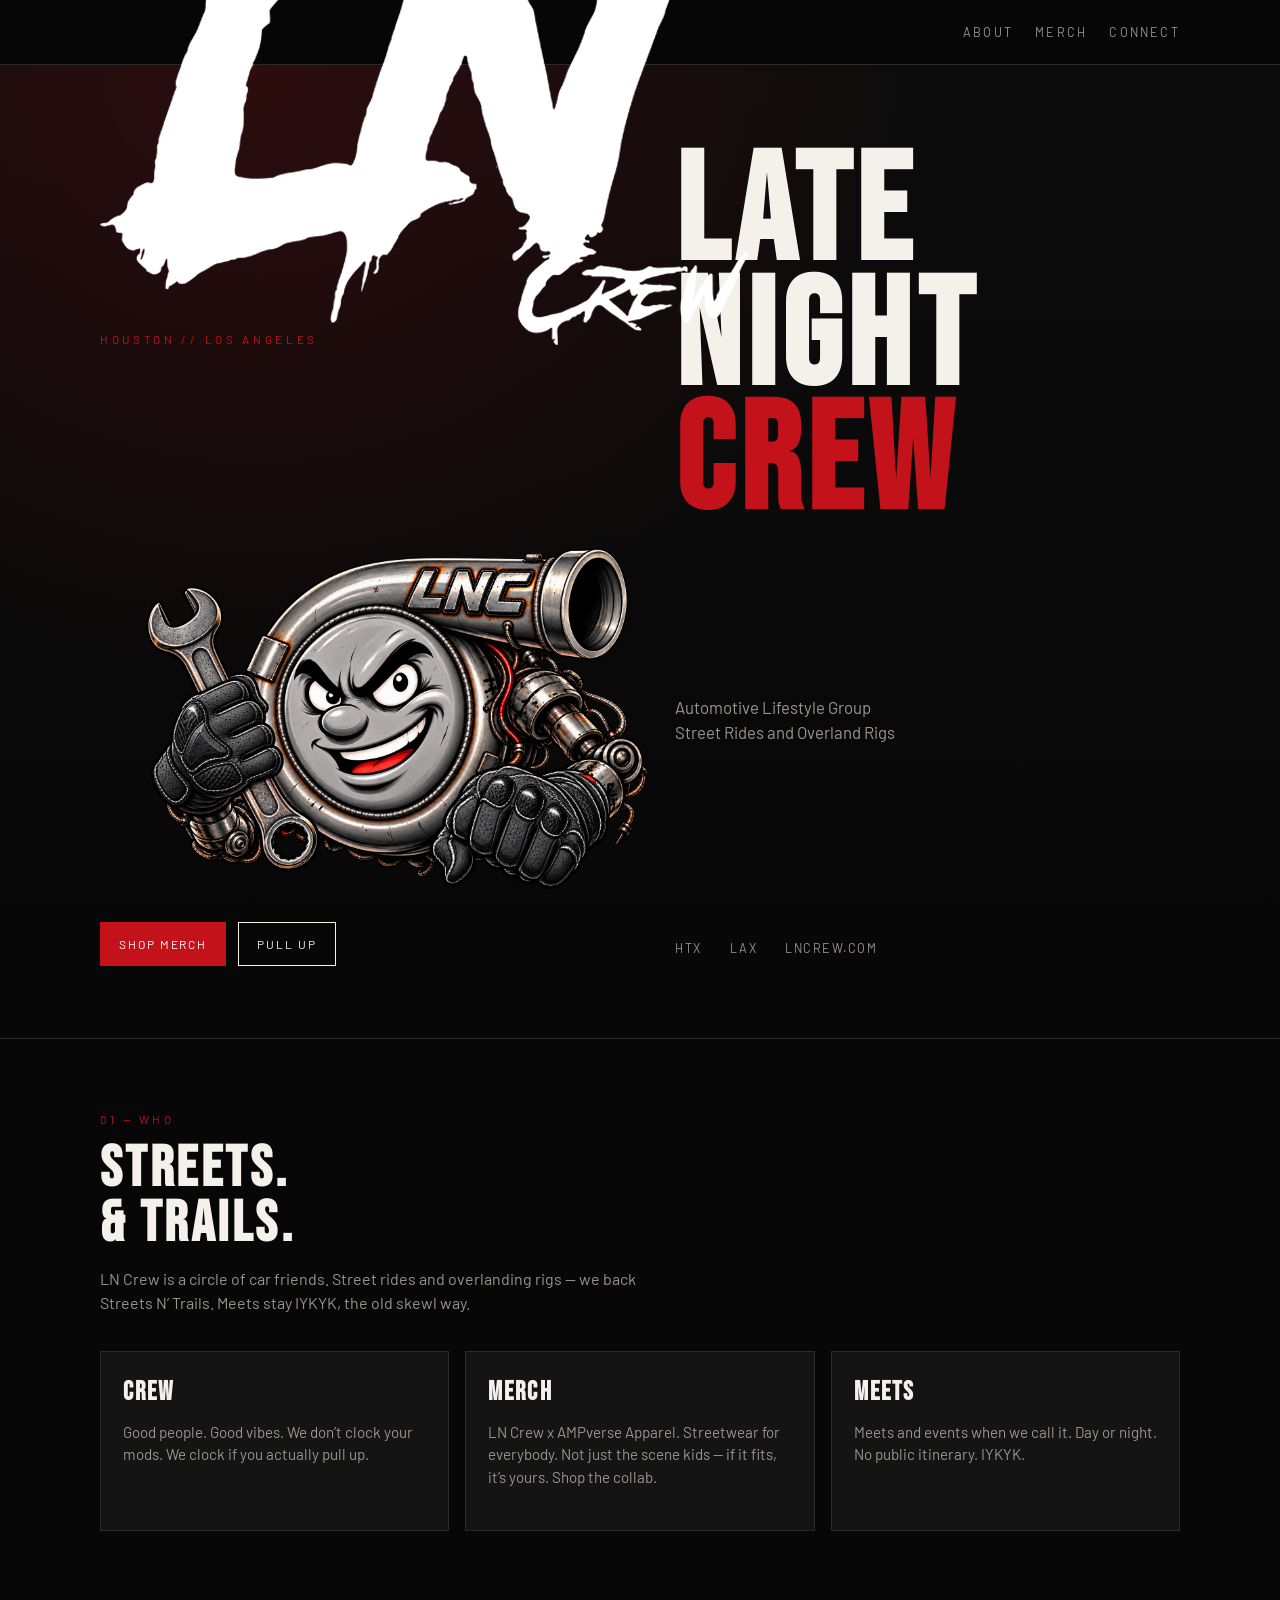
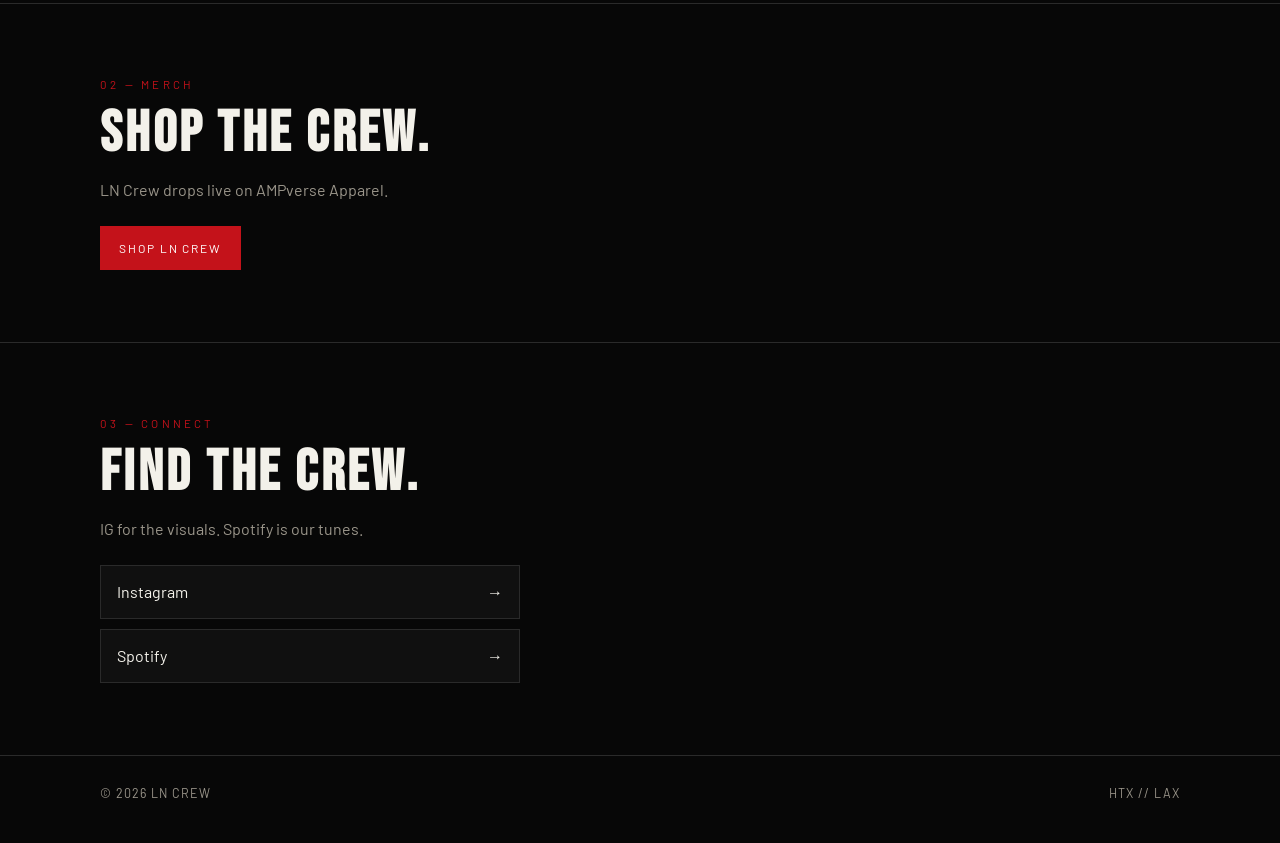
==== index.html @ aa4729f1 "Update index.html" ====
<!DOCTYPE html>
<html lang="en">
<head>
  <meta charset="UTF-8" />
  <meta name="viewport" content="width=device-width, initial-scale=1" />
  <title>LN CREW — Late Night Crew</title>
  <link rel="icon" href="favicon.png" type="image/png" />
<link rel="apple-touch-icon" href="favicon.png" />
  <meta name="description" content="Late Night Crew. Houston. Merch, meets, late hours." />
  <link rel="preconnect" href="https://fonts.googleapis.com" />
  <link rel="preconnect" href="https://fonts.gstatic.com" crossorigin />
  <link href="https://fonts.googleapis.com/css2?family=Barlow:wght@400;500;600&family=Bebas+Neue&display=swap" rel="stylesheet" />
  <link rel="stylesheet" href="css/style.css" />
</head>
<body>
  <header class="nav">
    <div class="wrap nav-inner">
      <a class="wordmark" href="#top">
  <img src="images/ln-logo.png" alt="LN Crew" />
</a>
      <nav class="nav-links">
        <a class="nav-link hide-sm" href="#about">About</a>
        <a class="nav-link" href="#merch">Merch</a>
        <a class="nav-link" href="#connect">Connect</a>
      </nav>
    </div>
  </header>

  <main id="top">
    <section class="hero">
      <div class="wrap hero-grid">
        <p class="kicker">Houston // Los Angeles</p>
        <h1>LATE<br />NIGHT<br /><em>CREW</em></h1>
        <img class="hero-pic" src="images/lnc-turbo.png" alt="LNC turbo" />
        <p class="tag">Automotive Lifestyle Group<br>Street Rides and Overland Rigs</p>
        <div class="actions">
          <a class="btn btn-solid" href="https://www.ampverseapparel.com/category/ln-crew" target="_blank" rel="noopener">Shop merch</a>
          <a class="btn btn-ghost" href="#connect">Pull up</a>
        </div>
        <div class="meta-row">
          <span>HTX</span>
          <span>LAX</span>
          <span>LNCrew.com</span>
        </div>
      </div>
    </section>

    <section id="about">
      <div class="wrap">
        <p class="sec-label">01 — Who</p>
        <h2>Streets.<br />& Trails.</h2>
        <p class="lede">
          LN Crew is a circle of car friends. Street rides and overlanding rigs — we back Streets N’ Trails. Meets stay IYKYK, the old skewl way.
        </p>
        <div class="cards">
          <article class="card">
            <h3>CREW</h3>
            <p>Good people. Good vibes. We don’t clock your mods. We clock if you actually pull up.</p>
          </article>
          <article class="card">
            <h3>MERCH</h3>
            <p>LN Crew x AMPverse Apparel. Streetwear for everybody. Not just the scene kids — if it fits, it’s yours. Shop the collab.</p>
          </article>
          <article class="card">
            <h3>MEETS</h3>
            <p>Meets and events when we call it. Day or night. No public itinerary. IYKYK.</p>
          </article>
        </div>
      </div>
    </section>

        <section id="merch">
      <div class="wrap">
        <p class="sec-label">02 — Merch</p>
        <h2>Shop the crew.</h2>
        <p class="lede">
          LN Crew drops live on AMPverse Apparel.
        </p>
        <div class="actions" style="margin-top: 24px;">
          <a class="btn btn-solid" href="https://www.ampverseapparel.com/category/ln-crew" target="_blank" rel="noopener">Shop LN Crew</a>
        </div>
      </div>
    </section>

    <section id="connect">
      <div class="wrap">
        <p class="sec-label">03 — Connect</p>
        <h2>Find the crew.</h2>
        <p class="lede">
  IG for the visuals. Spotify is our tunes.
</p>
        <div class="links">
          <a href="https://instagram.com/l.n.crew" target="_blank" rel="noopener">Instagram <span>→</span></a>
          <a href="https://open.spotify.com/artist/1G2NHHUly0PapoErdiLo6Z?si=BLTj8b4iSQiFhgiHpY3kBA/" target="_blank" rel="noopener">Spotify <span>→</span></a>
          
        </div>
      </div>
    </section>
  </main>

  <footer class="footer wrap">
    <span>© 2026 LN CREW</span>
    <span>HTX // LAX</span>
  </footer>
</body>
</html>
---- css/style.css ----
:root {
  --bg: #070707;
  --bg-2: #101010;
  --panel: #141414;
  --ink: #f3f1ea;
  --muted: #9a958a;
  --line: #2a2a2a;
  --red: #c4121a;
  --red-hot: #e31b24;
}

* {
  box-sizing: border-box;
  margin: 0;
  padding: 0;
}

html {
  scroll-behavior: smooth;
}

body {
  background: var(--bg);
  color: var(--ink);
  font-family: "Barlow", "Helvetica Neue", Arial, sans-serif;
  font-size: 16px;
  line-height: 1.5;
  min-height: 100vh;
}

img {
  max-width: 100%;
  display: block;
}

a {
  color: inherit;
  text-decoration: none;
}

.wrap {
  width: min(1080px, calc(100% - 40px));
  margin: 0 auto;
}

/* NAV */
.nav {
  position: sticky;
  top: 0;
  z-index: 20;
  background: rgba(7, 7, 7, 0.92);
  border-bottom: 1px solid var(--line);
  backdrop-filter: blur(10px);
}

.nav-inner {
  display: flex;
  align-items: center;
  justify-content: space-between;
  height: 64px;
}

.wordmark {
  font-family: "Bebas Neue", Impact, sans-serif;
  letter-spacing: 0.16em;
  font-size: 1.35rem;
}

.wordmark span {
  color: var(--red);
}

.nav a.nav-link {
  color: var(--muted);
  font-size: 0.78rem;
  letter-spacing: 0.18em;
  text-transform: uppercase;
  margin-left: 22px;
}

.nav a.nav-link:hover {
  color: var(--ink);
}

.nav-links {
  display: flex;
  align-items: center;
}

/* HERO */
.hero {
  position: relative;
  padding: 88px 0 72px;
  overflow: hidden;
  border-bottom: 1px solid var(--line);
}

.hero::before {
  content: "";
  position: absolute;
  inset: 0;
  background:
    radial-gradient(ellipse at 20% 0%, rgba(196, 18, 26, 0.18), transparent 46%),
    linear-gradient(180deg, #0c0c0c 0%, #070707 100%);
  pointer-events: none;
}

.hero-grid {
  position: relative;
  display: grid;
  gap: 28px;
}

.kicker {
  color: var(--red);
  font-size: 0.72rem;
  letter-spacing: 0.32em;
  text-transform: uppercase;
}

.hero h1 {
  font-family: "Bebas Neue", Impact, sans-serif;
  font-size: clamp(4.4rem, 16vw, 9.5rem);
  line-height: 0.82;
  letter-spacing: 0.04em;
}

.hero h1 em {
  font-style: normal;
  color: var(--red);
}

.tag {
  max-width: 420px;
  color: var(--muted);
  font-size: 1.05rem;
}

.actions {
  display: flex;
  flex-wrap: wrap;
  gap: 12px;
  margin-top: 8px;
}

.btn {
  display: inline-flex;
  align-items: center;
  justify-content: center;
  min-height: 44px;
  padding: 0 18px;
  border: 1px solid var(--ink);
  font-size: 0.75rem;
  letter-spacing: 0.16em;
  text-transform: uppercase;
}

.btn-solid {
  background: var(--red);
  border-color: var(--red);
  color: #fff;
}

.btn-solid:hover {
  background: var(--red-hot);
}

.btn-ghost:hover {
  background: #fff;
  color: #000;
}

.meta-row {
  display: flex;
  flex-wrap: wrap;
  gap: 18px 28px;
  color: var(--muted);
  font-size: 0.78rem;
  letter-spacing: 0.12em;
  text-transform: uppercase;
  margin-top: 18px;
}

/* SECTIONS */
section {
  padding: 72px 0;
  border-bottom: 1px solid var(--line);
}

.sec-label {
  font-size: 0.72rem;
  letter-spacing: 0.28em;
  text-transform: uppercase;
  color: var(--red);
  margin-bottom: 14px;
}

h2 {
  font-family: "Bebas Neue", Impact, sans-serif;
  font-size: clamp(2.2rem, 6vw, 3.6rem);
  letter-spacing: 0.06em;
  line-height: 0.95;
  margin-bottom: 16px;
}

.lede {
  max-width: 560px;
  color: var(--muted);
}

.cards {
  display: grid;
  grid-template-columns: repeat(3, 1fr);
  gap: 16px;
  margin-top: 36px;
}

.card {
  background: var(--panel);
  border: 1px solid var(--line);
  padding: 22px;
  min-height: 180px;
}

.card h3 {
  font-family: "Bebas Neue", Impact, sans-serif;
  font-size: 1.6rem;
  letter-spacing: 0.08em;
  margin-bottom: 8px;
}

.card p {
  color: var(--muted);
  font-size: 0.95rem;
}

.placeholder {
  border: 1px dashed #3a3a3a;
  background:
    repeating-linear-gradient(
      -45deg,
      #121212,
      #121212 8px,
      #161616 8px,
      #161616 16px
    );
  min-height: 280px;
  display: grid;
  place-items: center;
  color: #6b675f;
  letter-spacing: 0.2em;
  text-transform: uppercase;
  font-size: 0.72rem;
  margin-top: 28px;
}

.shop-note {
  margin-top: 18px;
  color: var(--muted);
}

.links {
  display: grid;
  gap: 10px;
  margin-top: 24px;
  max-width: 420px;
}

.links a {
  display: flex;
  justify-content: space-between;
  align-items: center;
  border: 1px solid var(--line);
  padding: 14px 16px;
  background: var(--bg-2);
}

.links a:hover {
  border-color: #fff;
}

.footer {
  padding: 28px 0 40px;
  color: var(--muted);
  font-size: 0.78rem;
  letter-spacing: 0.08em;
  text-transform: uppercase;
  display: flex;
  justify-content: space-between;
  gap: 12px;
  flex-wrap: wrap;
}

@media (max-width: 800px) {
  .nav-links .hide-sm {
    display: none;
  }

  .cards {
    grid-template-columns: 1fr;
  }

  section,
  .hero {
    padding-top: 56px;
    padding-bottom: 56px;
  }
}
.hero-grid {
  grid-template-columns: 1.1fr 1fr;
  align-items: center;
  gap: 20px;
}

.hero-pic {
  width: 100%;
  max-width: 520px;
  justify-self: end;
}

@media (max-width: 800px) {
  .hero-grid {
    grid-template-columns: 1fr;
  }

  .hero-pic {
    justify-self: center;
    max-width: 320px;
  }
}
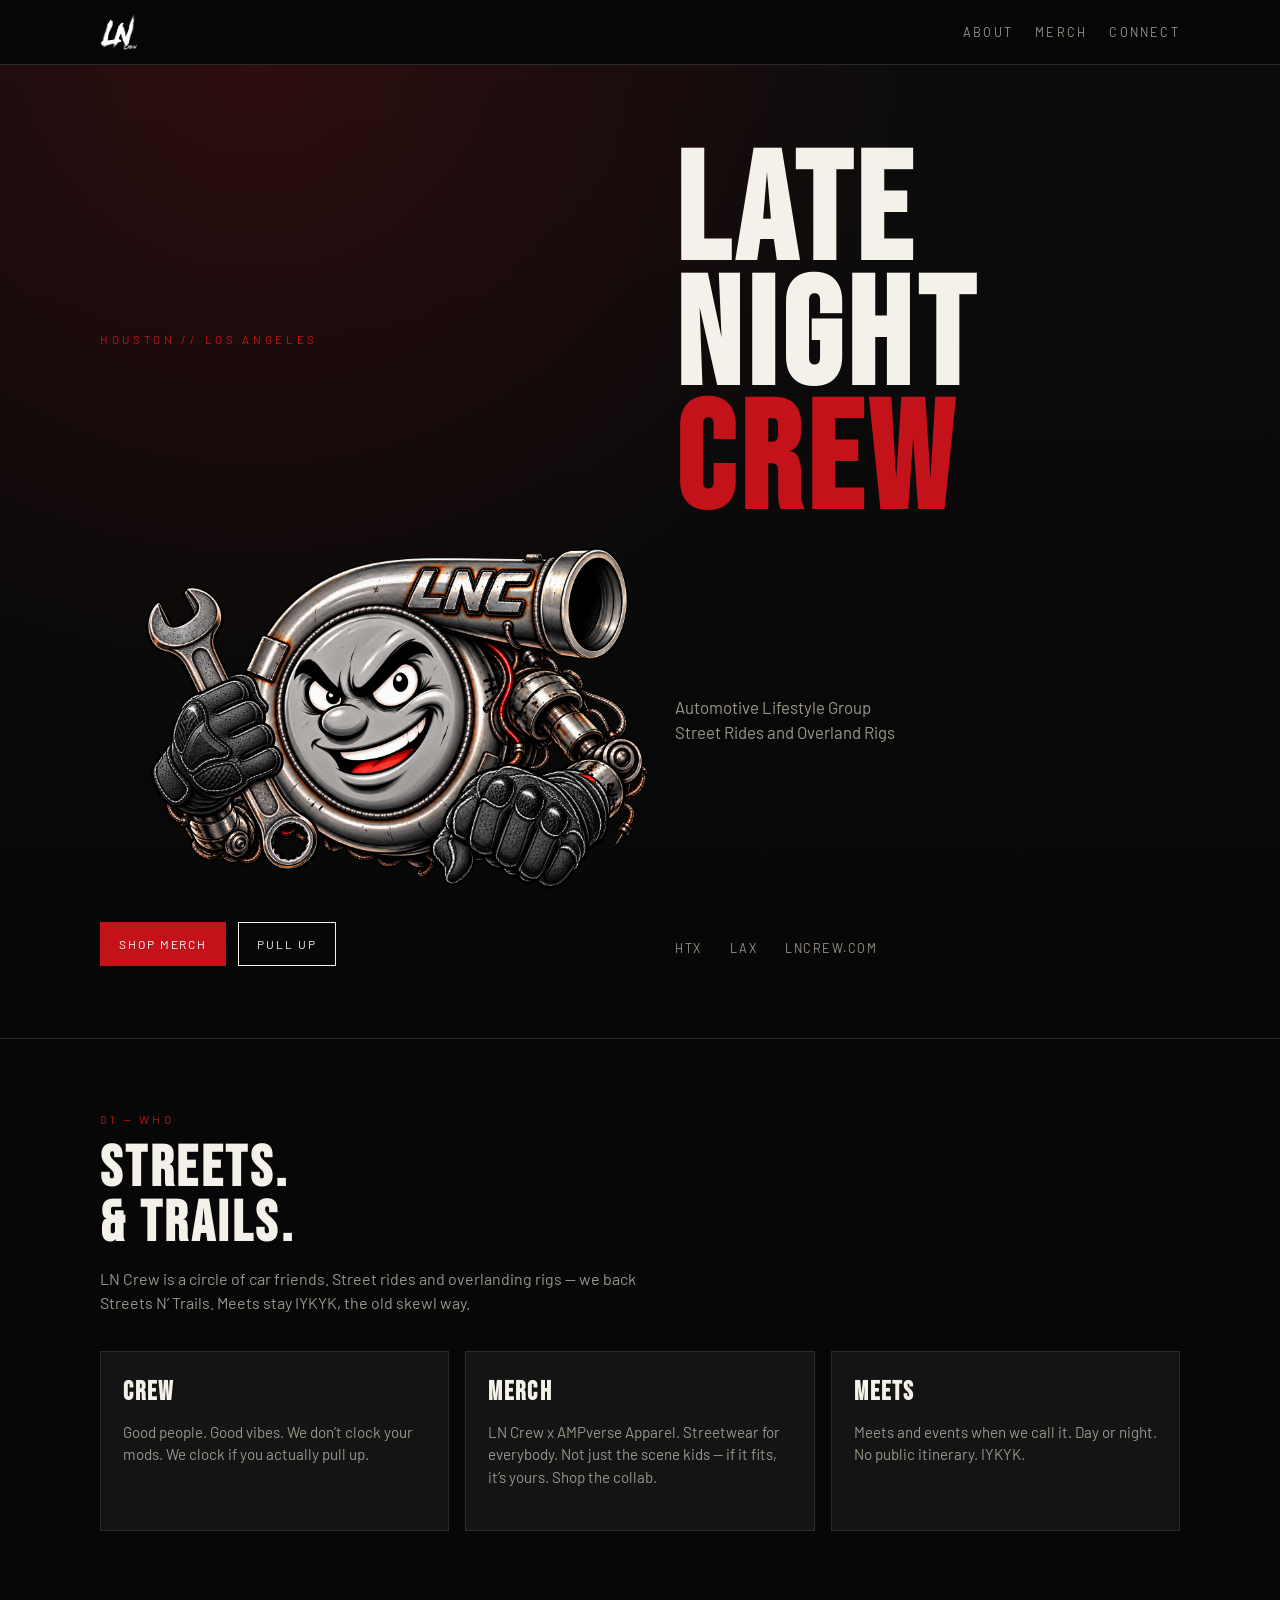
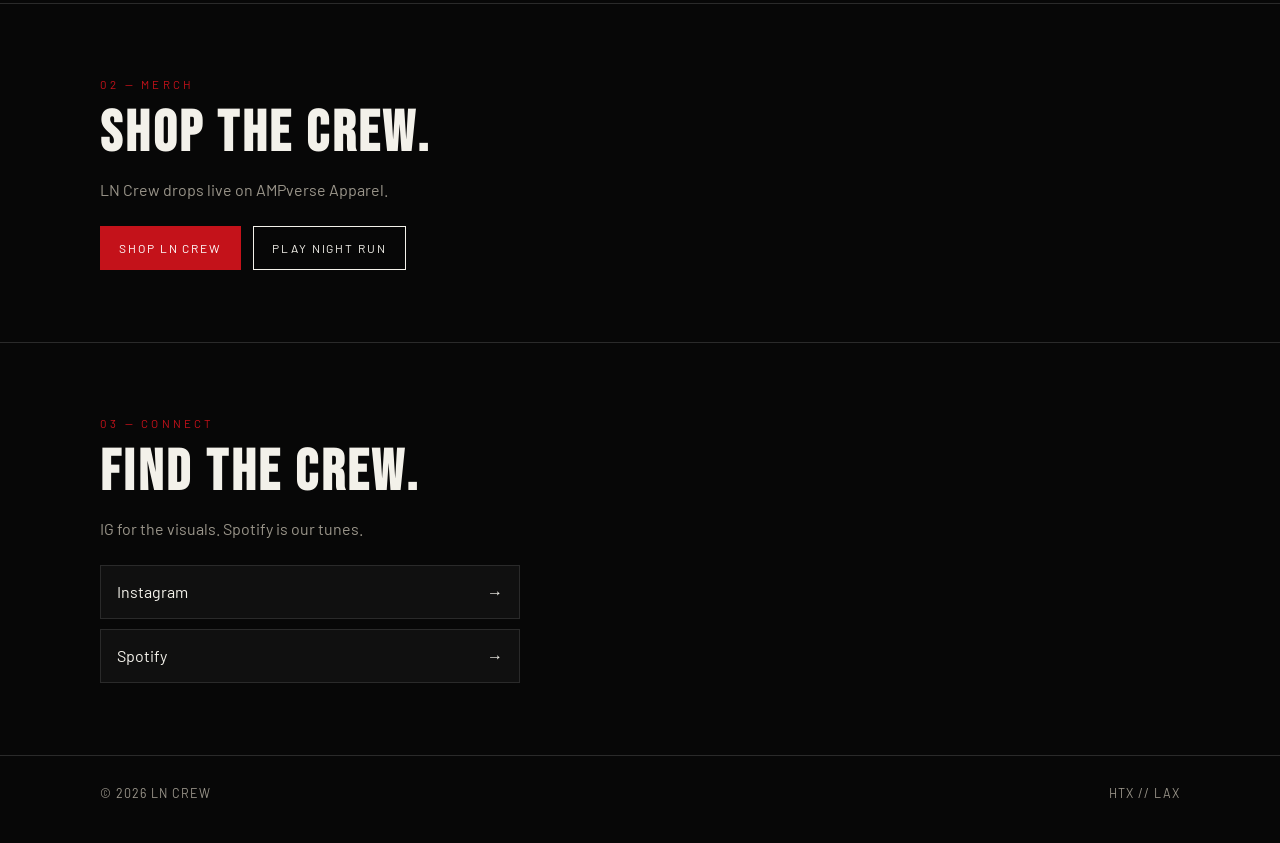
==== commit 6131e95f: "Update index.html" ====
--- a/index.html
+++ b/index.html
@@ -78,6 +78,7 @@
         </p>
         <div class="actions" style="margin-top: 24px;">
           <a class="btn btn-solid" href="https://www.ampverseapparel.com/category/ln-crew" target="_blank" rel="noopener">Shop LN Crew</a>
+          <a class="btn btn-ghost" href="game.html">Play Night Run</a>
         </div>
       </div>
     </section>
--- a/css/style.css
+++ b/css/style.css
@@ -328,3 +328,9 @@
     max-width: 320px;
   }
 }
+
+.wordmark img {
+  height: 36px;
+  width: auto;
+  display: block;
+}
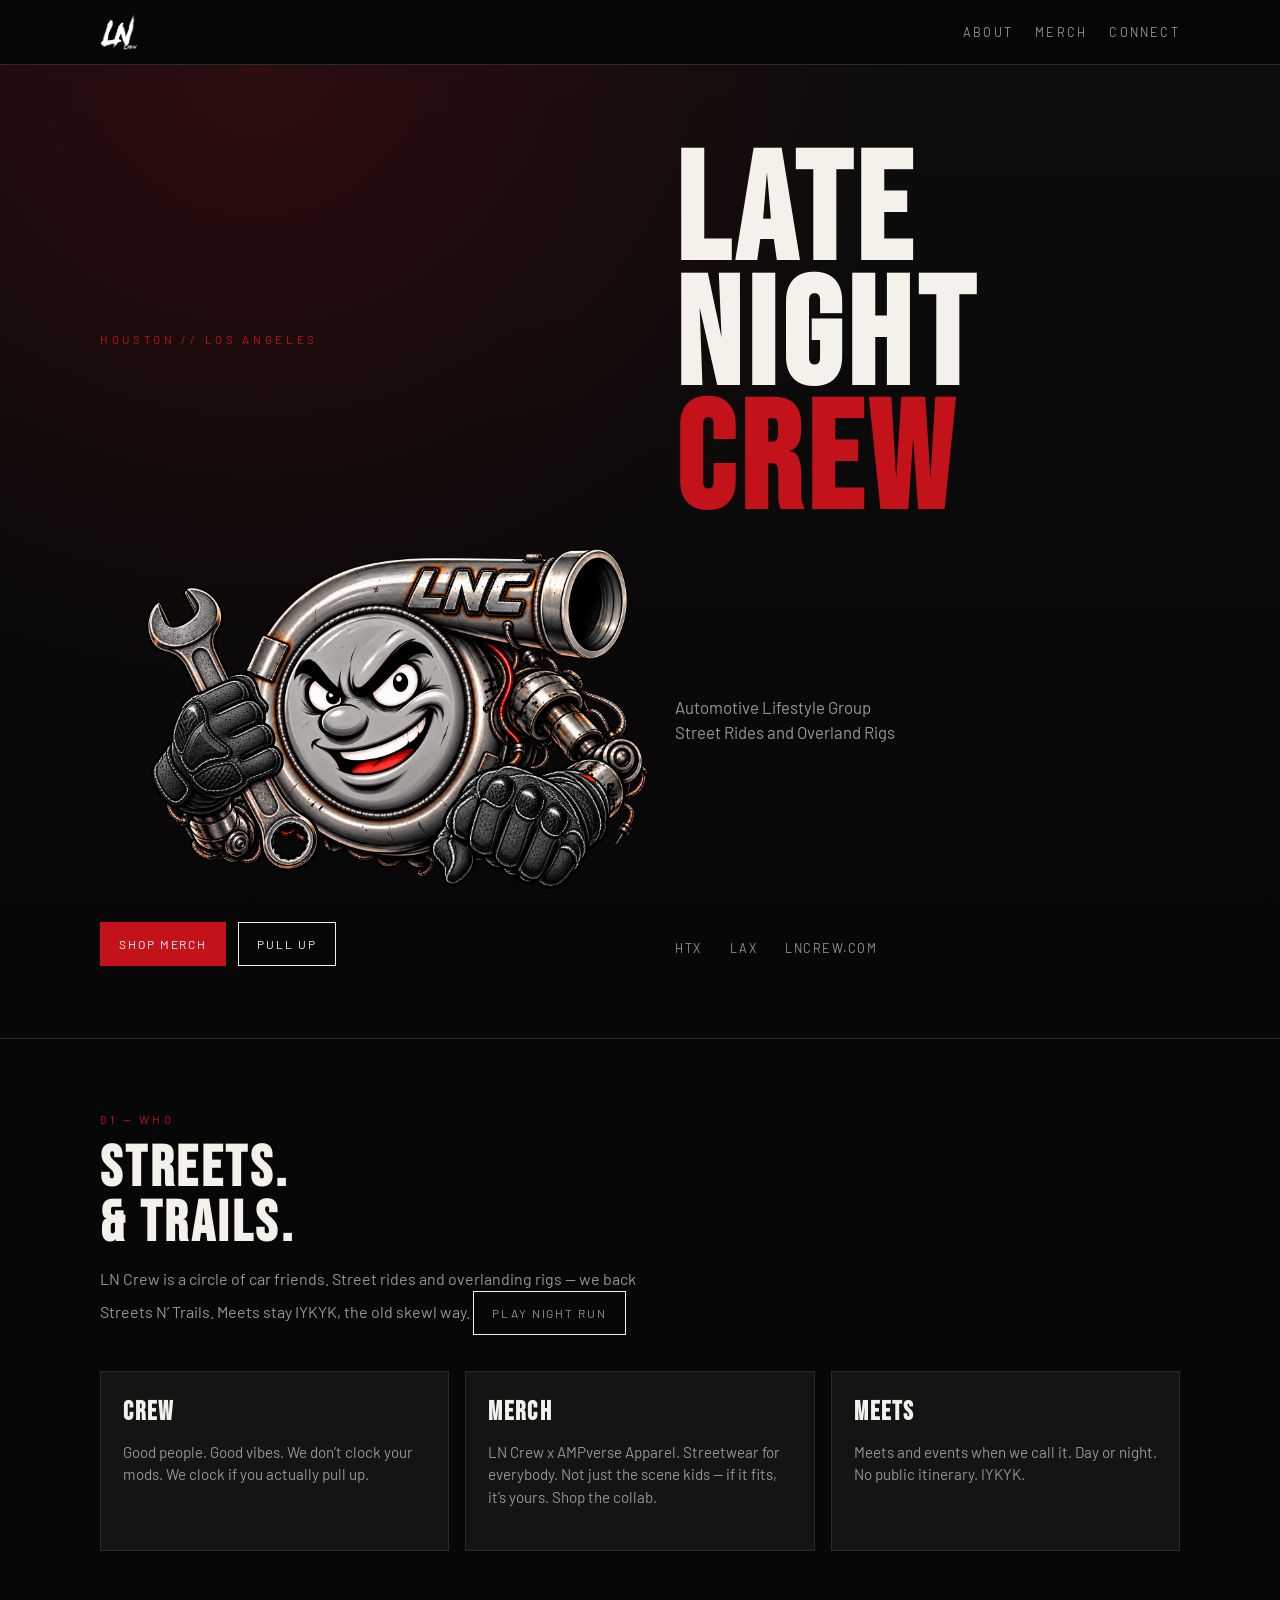
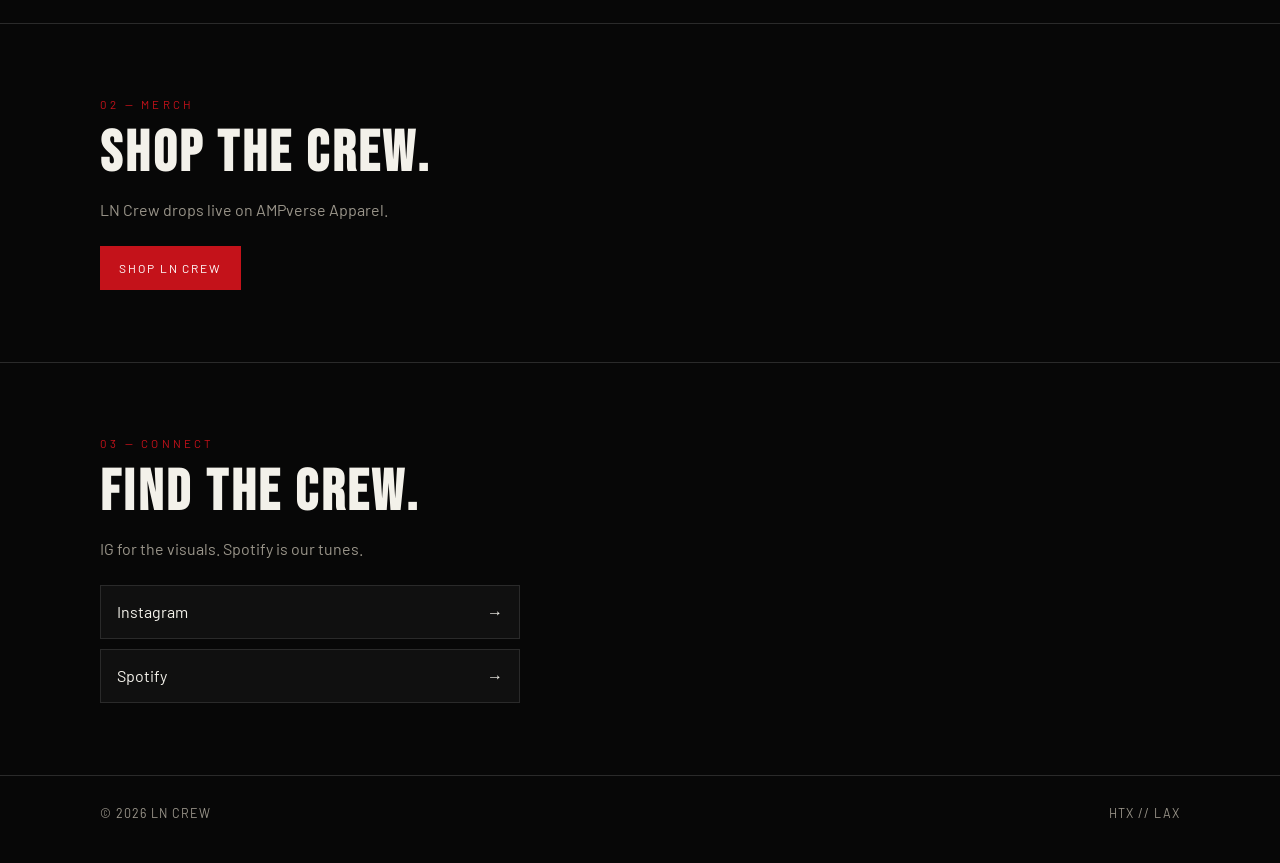
==== commit 4cbbcecc: "Update index.html" ====
--- a/index.html
+++ b/index.html
@@ -51,6 +51,7 @@
         <h2>Streets.<br />& Trails.</h2>
         <p class="lede">
           LN Crew is a circle of car friends. Street rides and overlanding rigs — we back Streets N’ Trails. Meets stay IYKYK, the old skewl way.
+          <a class="btn btn-ghost" href="game.html">Play Night Run</a>
         </p>
         <div class="cards">
           <article class="card">
@@ -78,7 +79,7 @@
         </p>
         <div class="actions" style="margin-top: 24px;">
           <a class="btn btn-solid" href="https://www.ampverseapparel.com/category/ln-crew" target="_blank" rel="noopener">Shop LN Crew</a>
-          <a class="btn btn-ghost" href="game.html">Play Night Run</a>
+          
         </div>
       </div>
     </section>
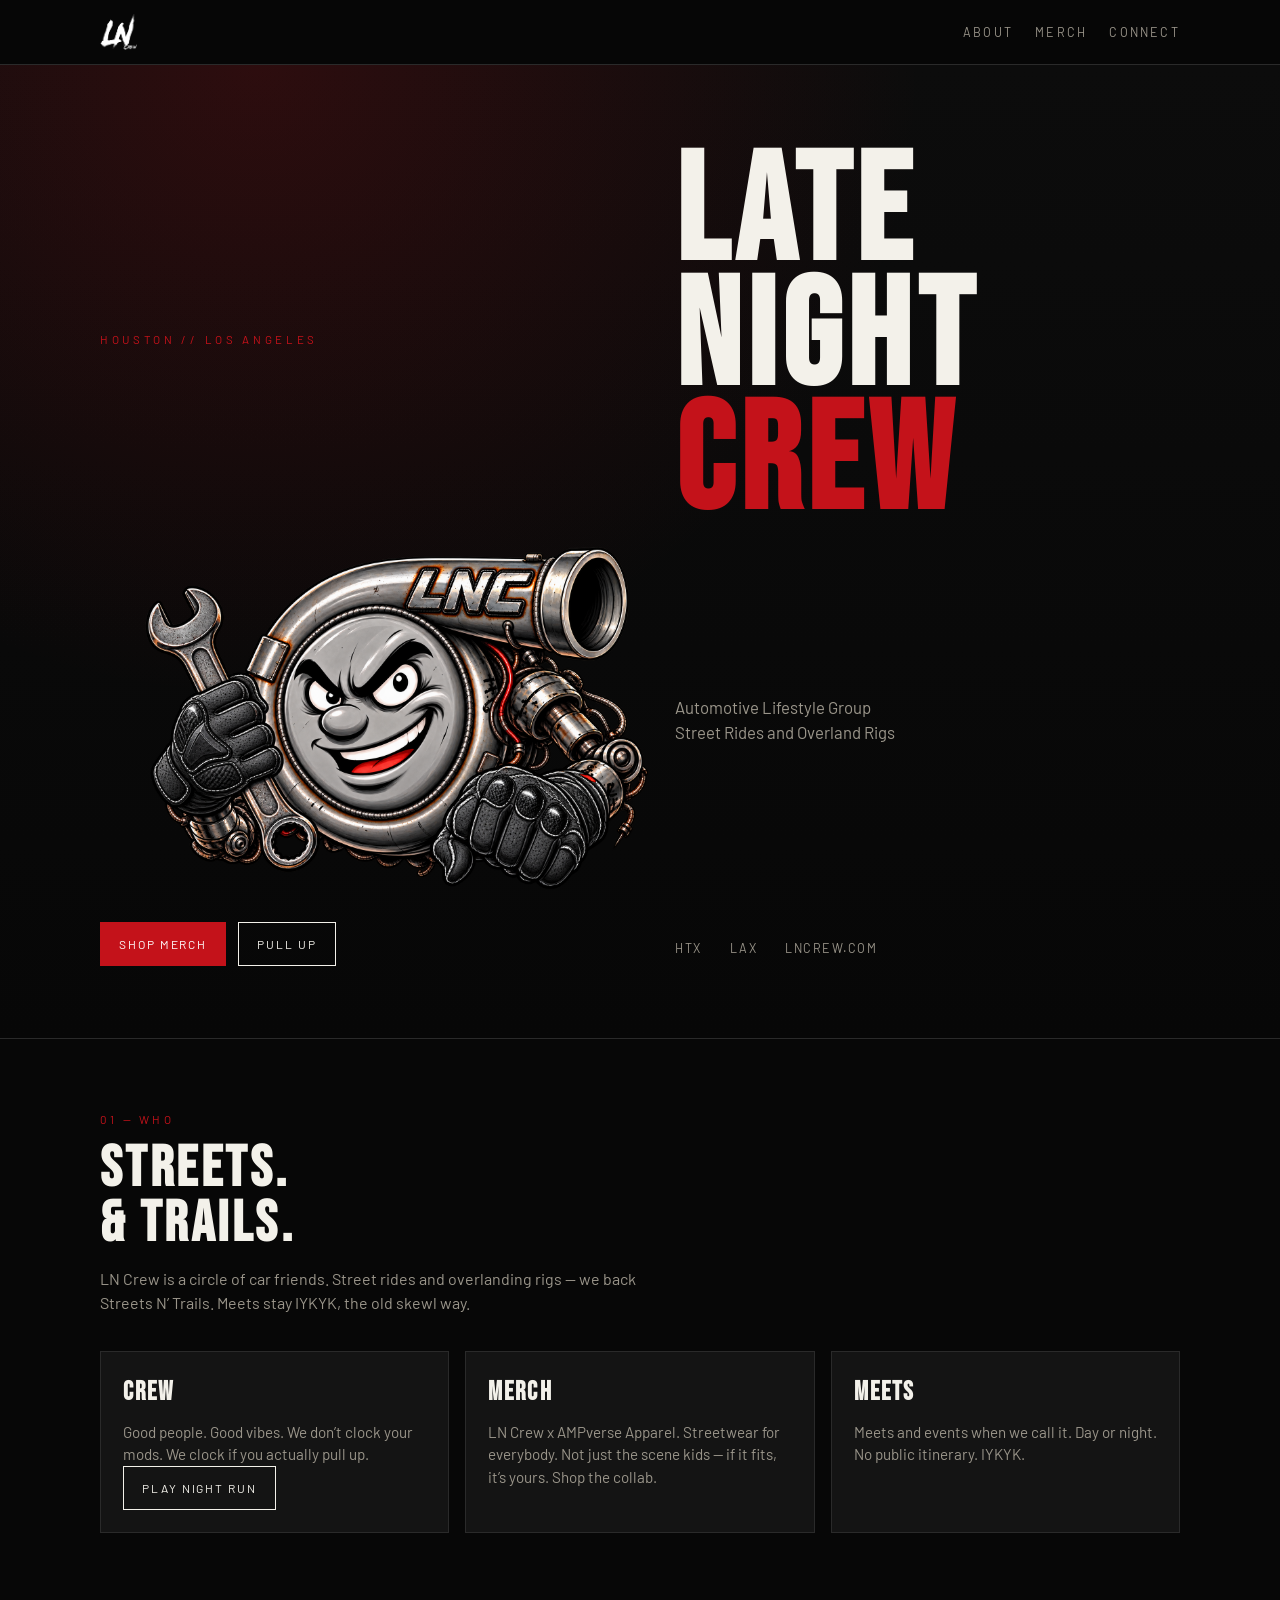
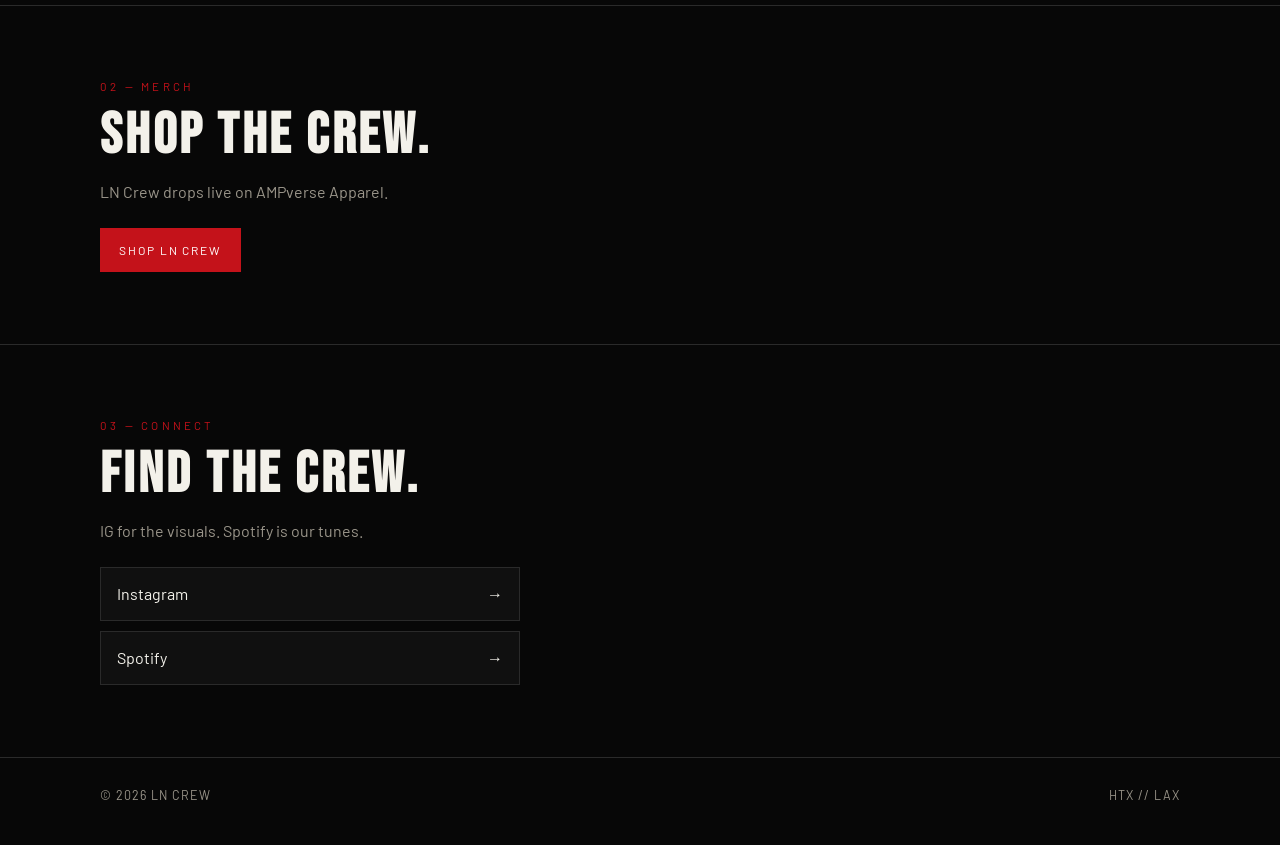
==== commit fd5d5745: "Update index.html" ====
--- a/index.html
+++ b/index.html
@@ -51,12 +51,13 @@
         <h2>Streets.<br />& Trails.</h2>
         <p class="lede">
           LN Crew is a circle of car friends. Street rides and overlanding rigs — we back Streets N’ Trails. Meets stay IYKYK, the old skewl way.
-          <a class="btn btn-ghost" href="game.html">Play Night Run</a>
+        
         </p>
         <div class="cards">
           <article class="card">
             <h3>CREW</h3>
             <p>Good people. Good vibes. We don’t clock your mods. We clock if you actually pull up.</p>
+              <a class="btn btn-ghost" href="game.html">Play Night Run</a>
           </article>
           <article class="card">
             <h3>MERCH</h3>
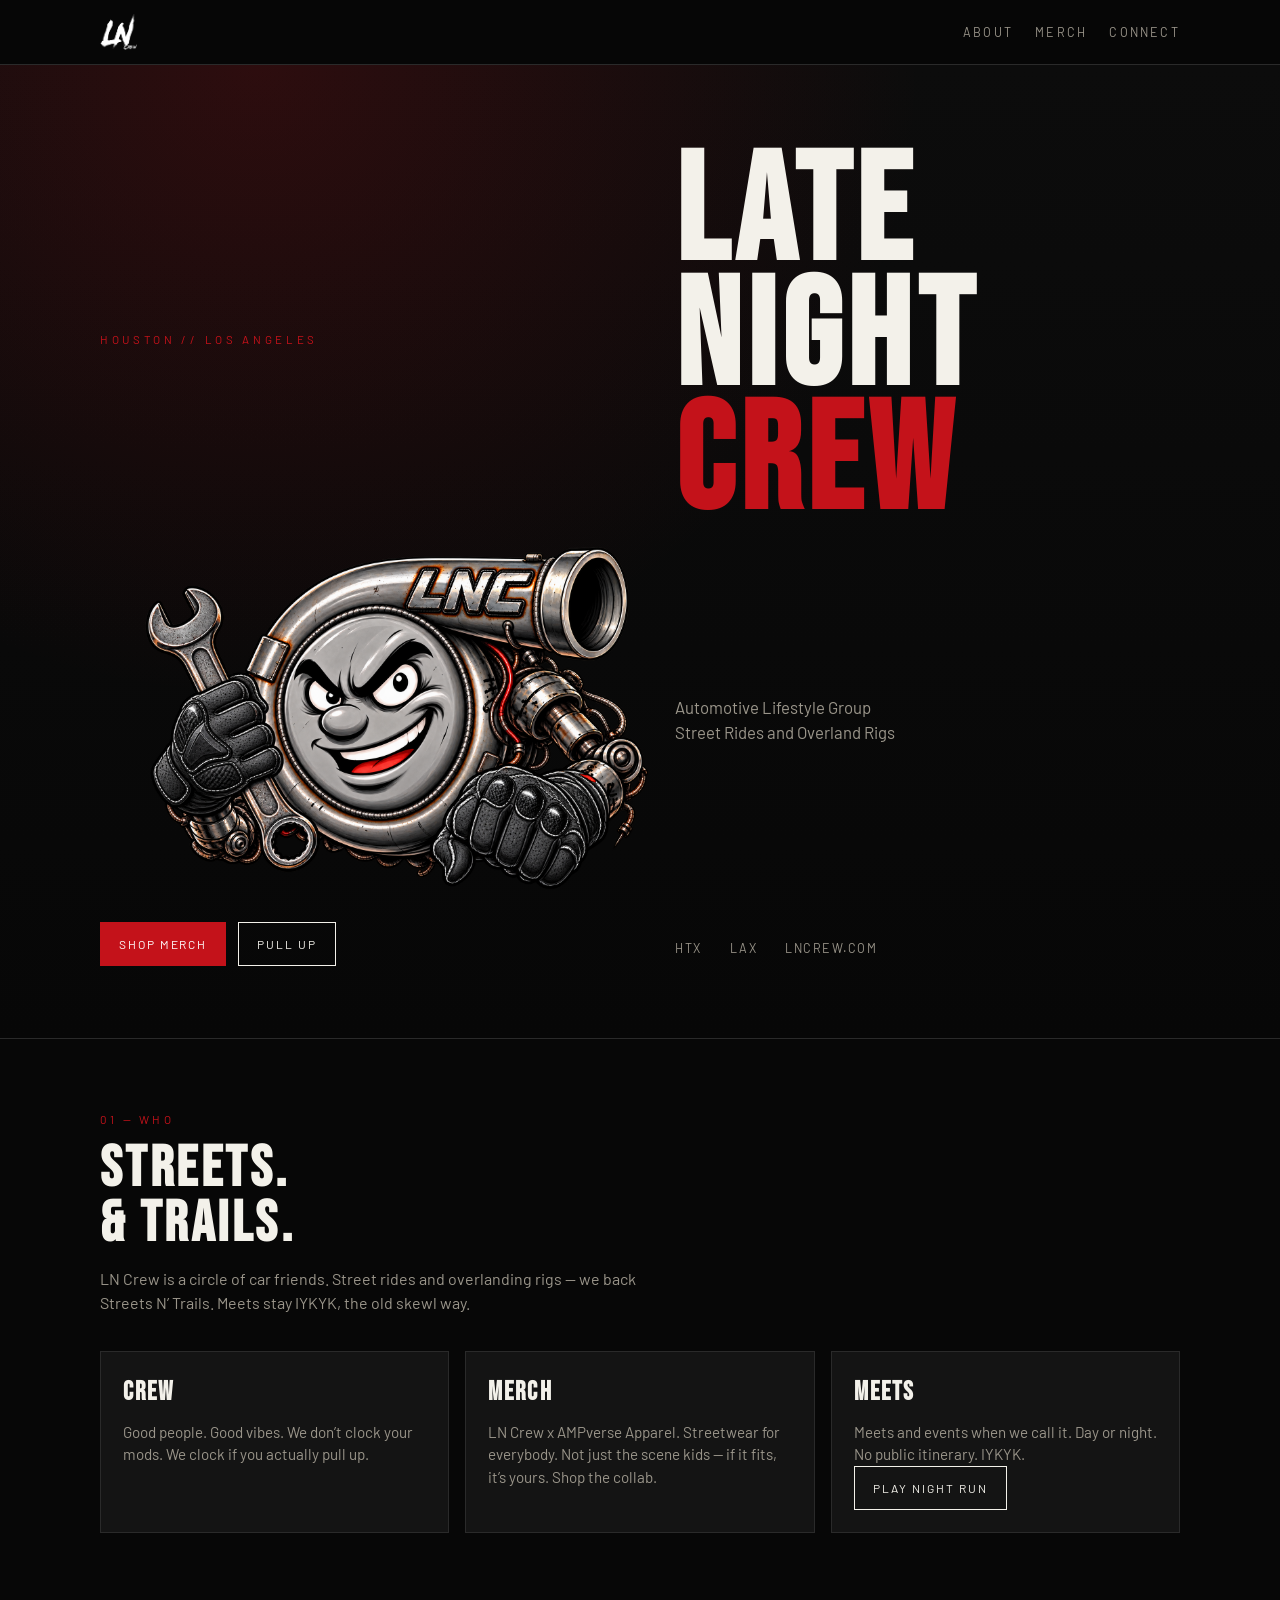
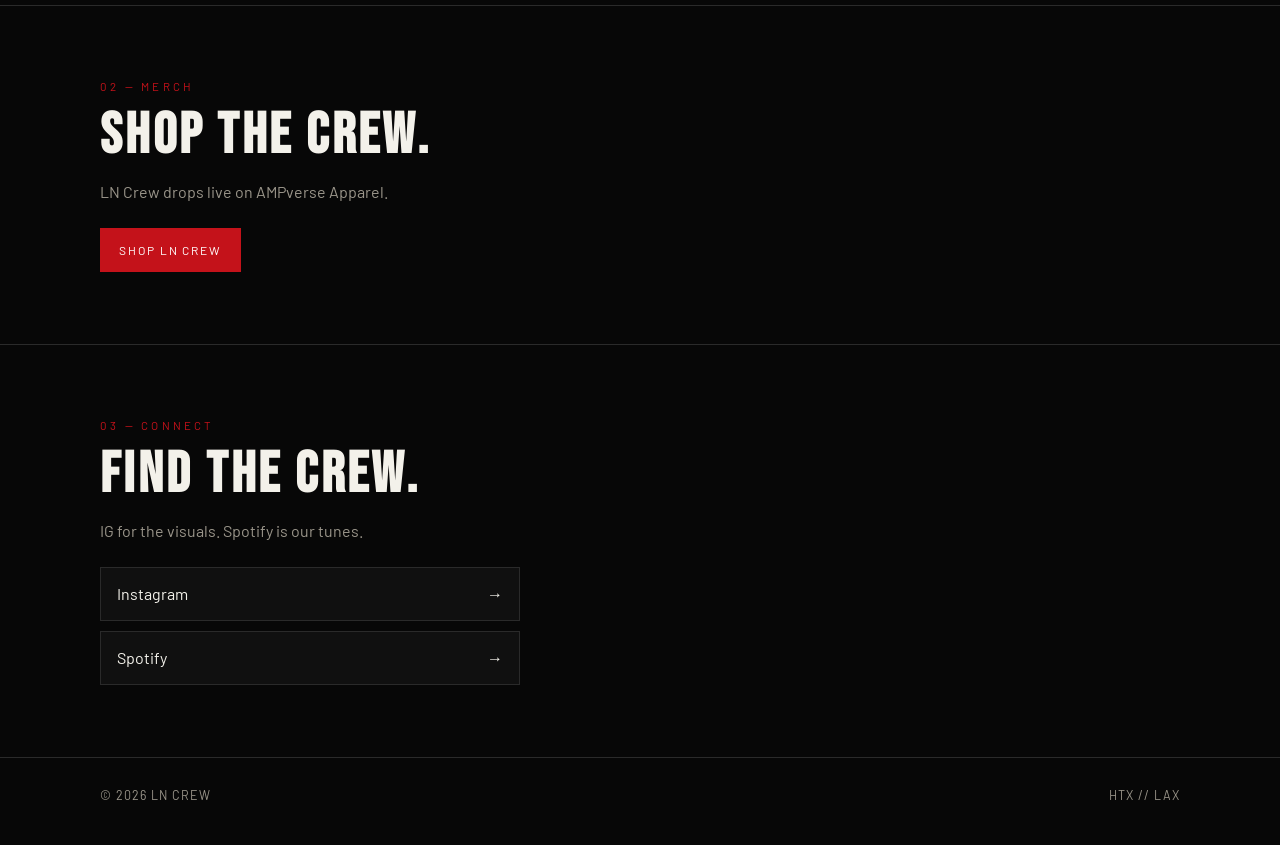
==== commit 9853c61d: "Update index.html" ====
--- a/index.html
+++ b/index.html
@@ -57,7 +57,7 @@
           <article class="card">
             <h3>CREW</h3>
             <p>Good people. Good vibes. We don’t clock your mods. We clock if you actually pull up.</p>
-              <a class="btn btn-ghost" href="game.html">Play Night Run</a>
+              
           </article>
           <article class="card">
             <h3>MERCH</h3>
@@ -66,6 +66,7 @@
           <article class="card">
             <h3>MEETS</h3>
             <p>Meets and events when we call it. Day or night. No public itinerary. IYKYK.</p>
+            <a class="btn btn-ghost" href="game.html">Play Night Run</a>
           </article>
         </div>
       </div>
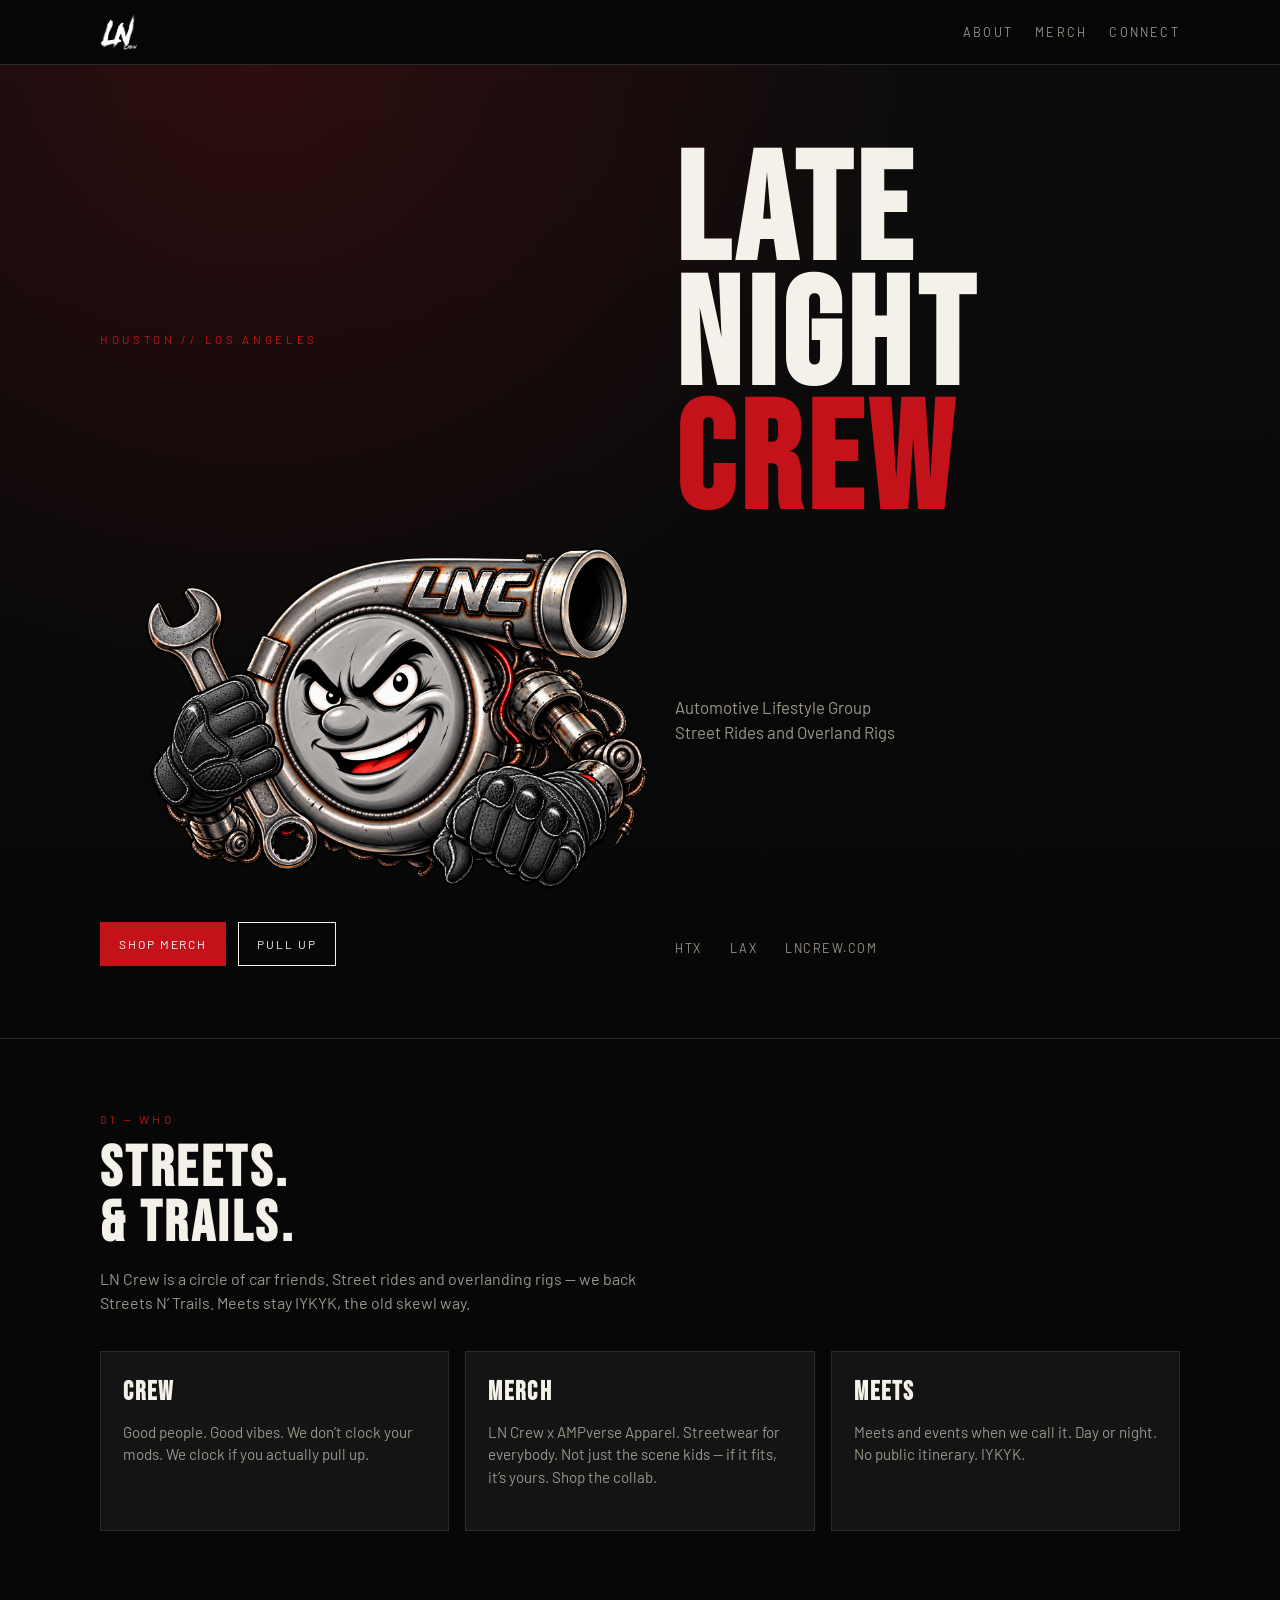
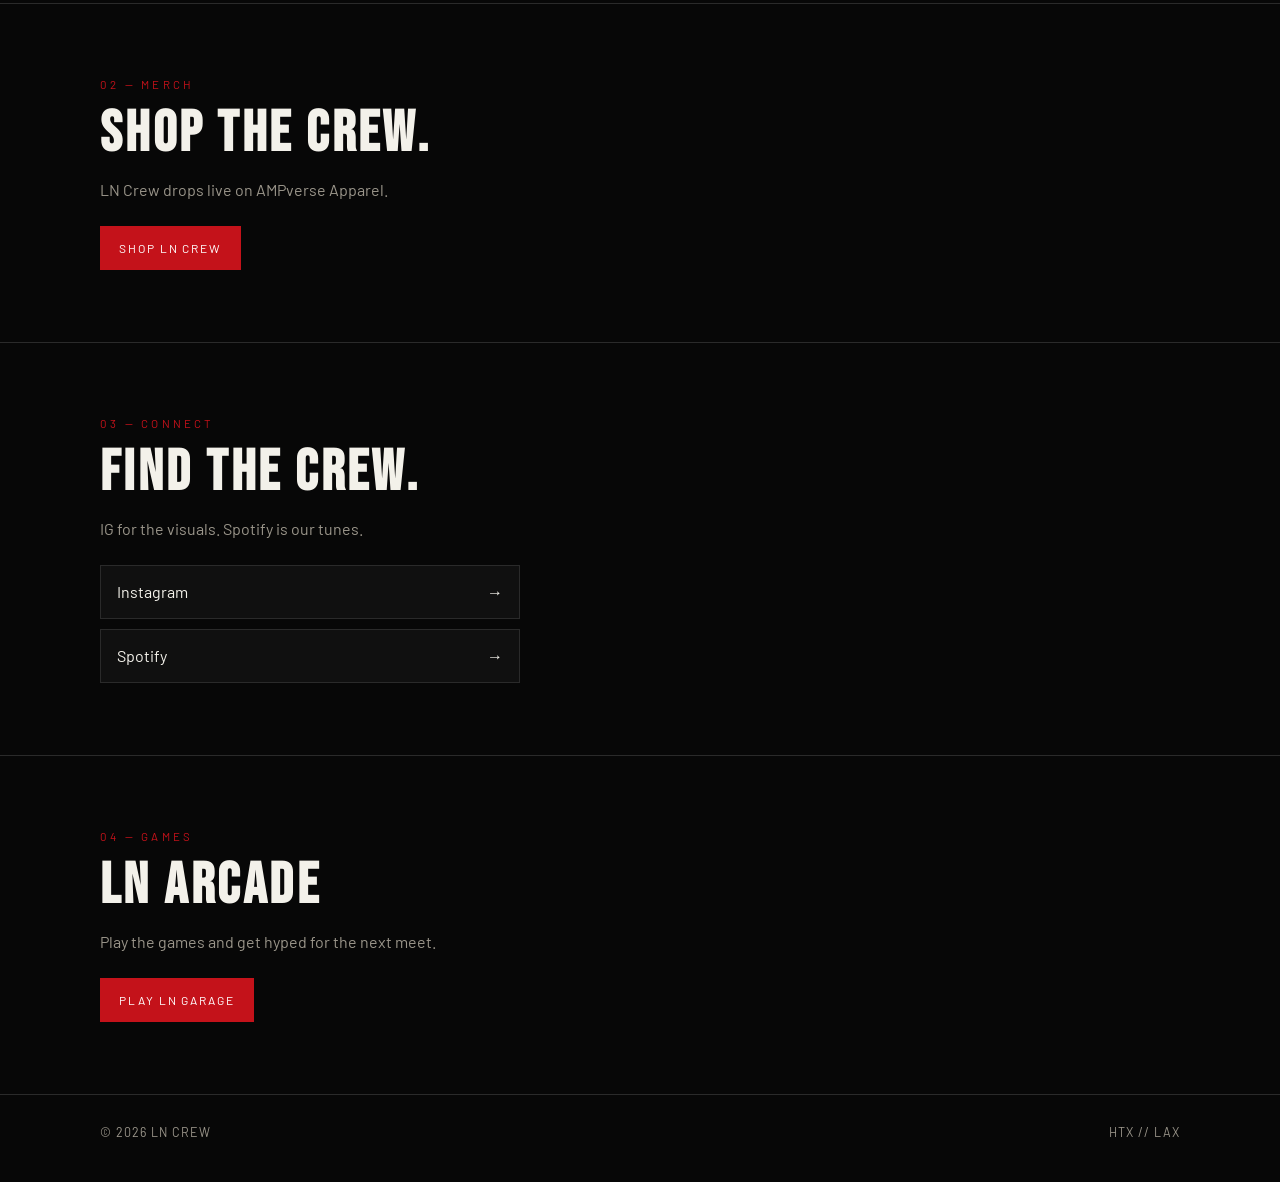
==== commit 5899abf3: "Update index.html" ====
--- a/index.html
+++ b/index.html
@@ -66,7 +66,7 @@
           <article class="card">
             <h3>MEETS</h3>
             <p>Meets and events when we call it. Day or night. No public itinerary. IYKYK.</p>
-            <a class="btn btn-ghost" href="game.html">Play Night Run</a>
+           
           </article>
         </div>
       </div>
@@ -100,6 +100,21 @@
         </div>
       </div>
     </section>
+
+    <section id="merch">
+      <div class="wrap">
+        <p class="sec-label">04 — Games</p>
+        <h2>LN Arcade</h2>
+        <p class="lede">
+          Play the games and get hyped for the next meet.
+        </p>
+        <div class="actions" style="margin-top: 24px;">
+          <a class="btn btn-solid" href="game.html" target="_blank" rel="noopener">Play LN Garage</a>
+          
+        </div>
+      </div>
+    </section>
+ 
   </main>
 
   <footer class="footer wrap">
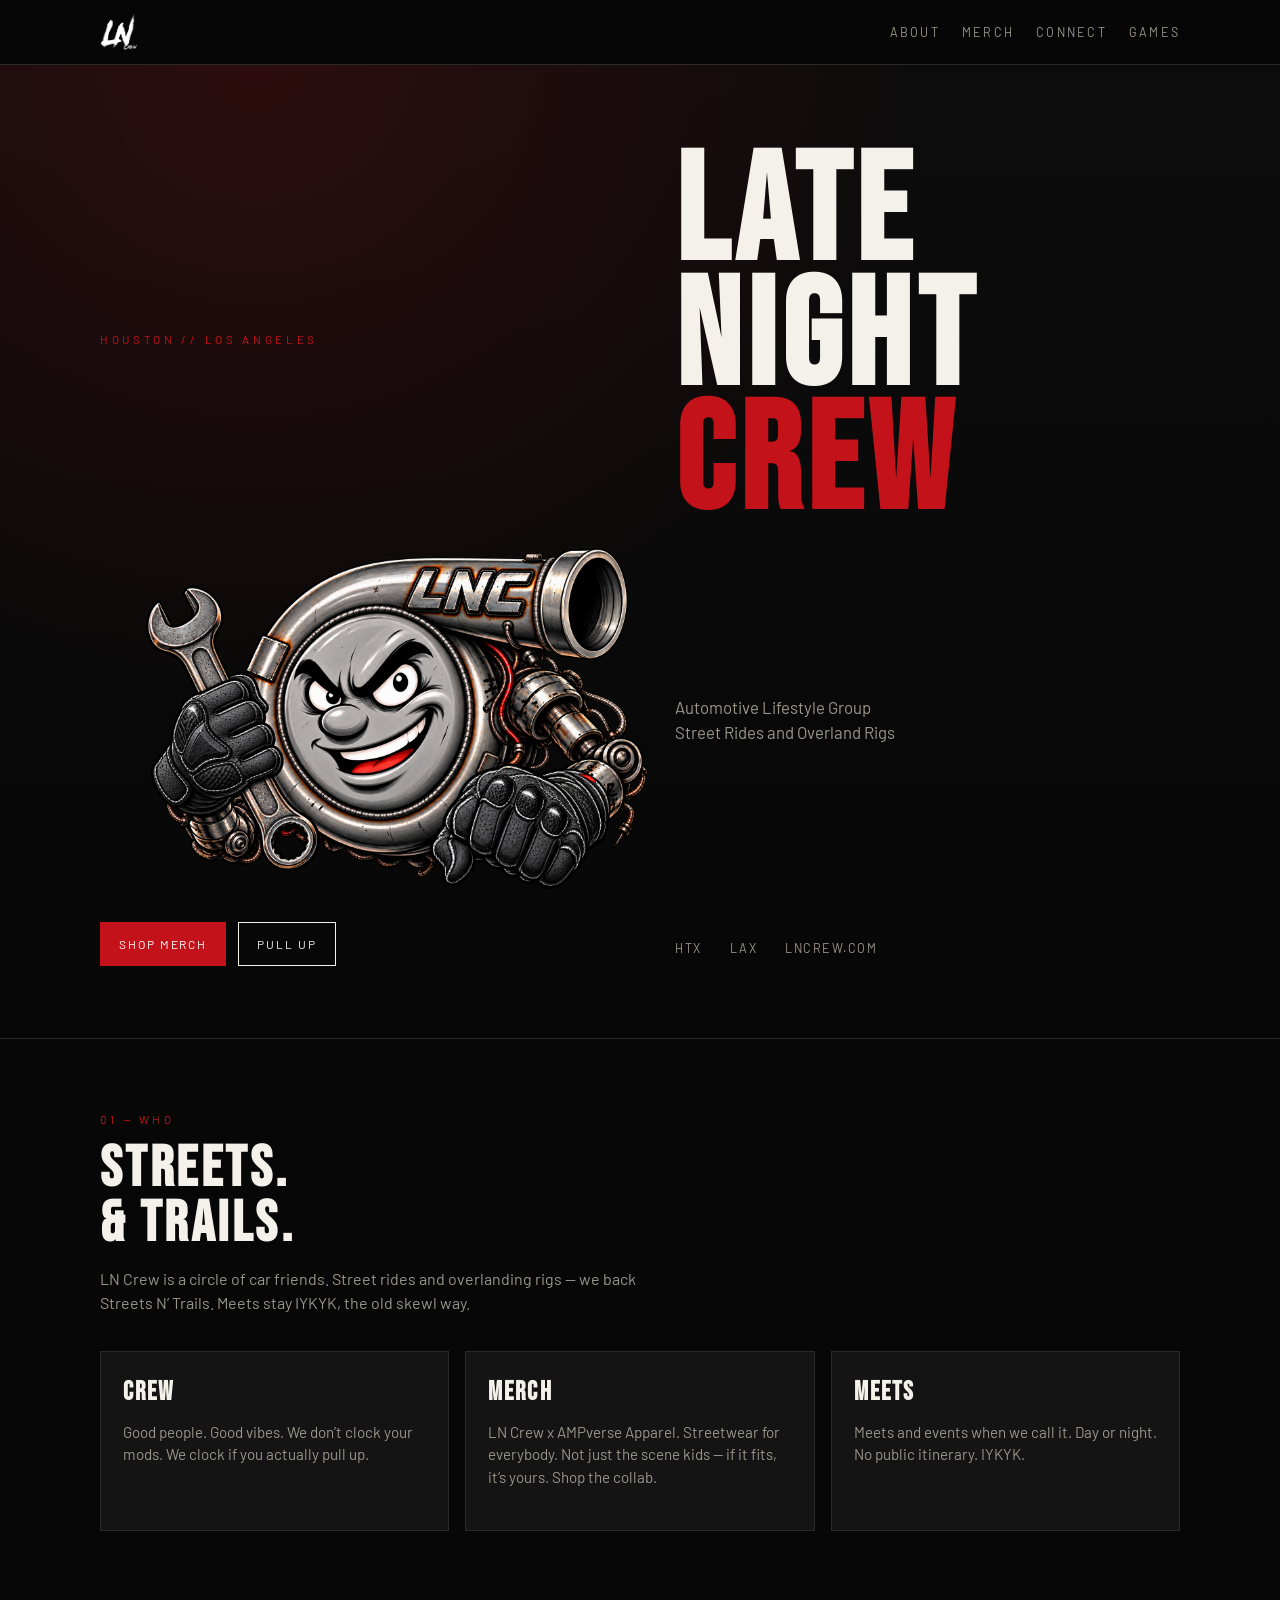
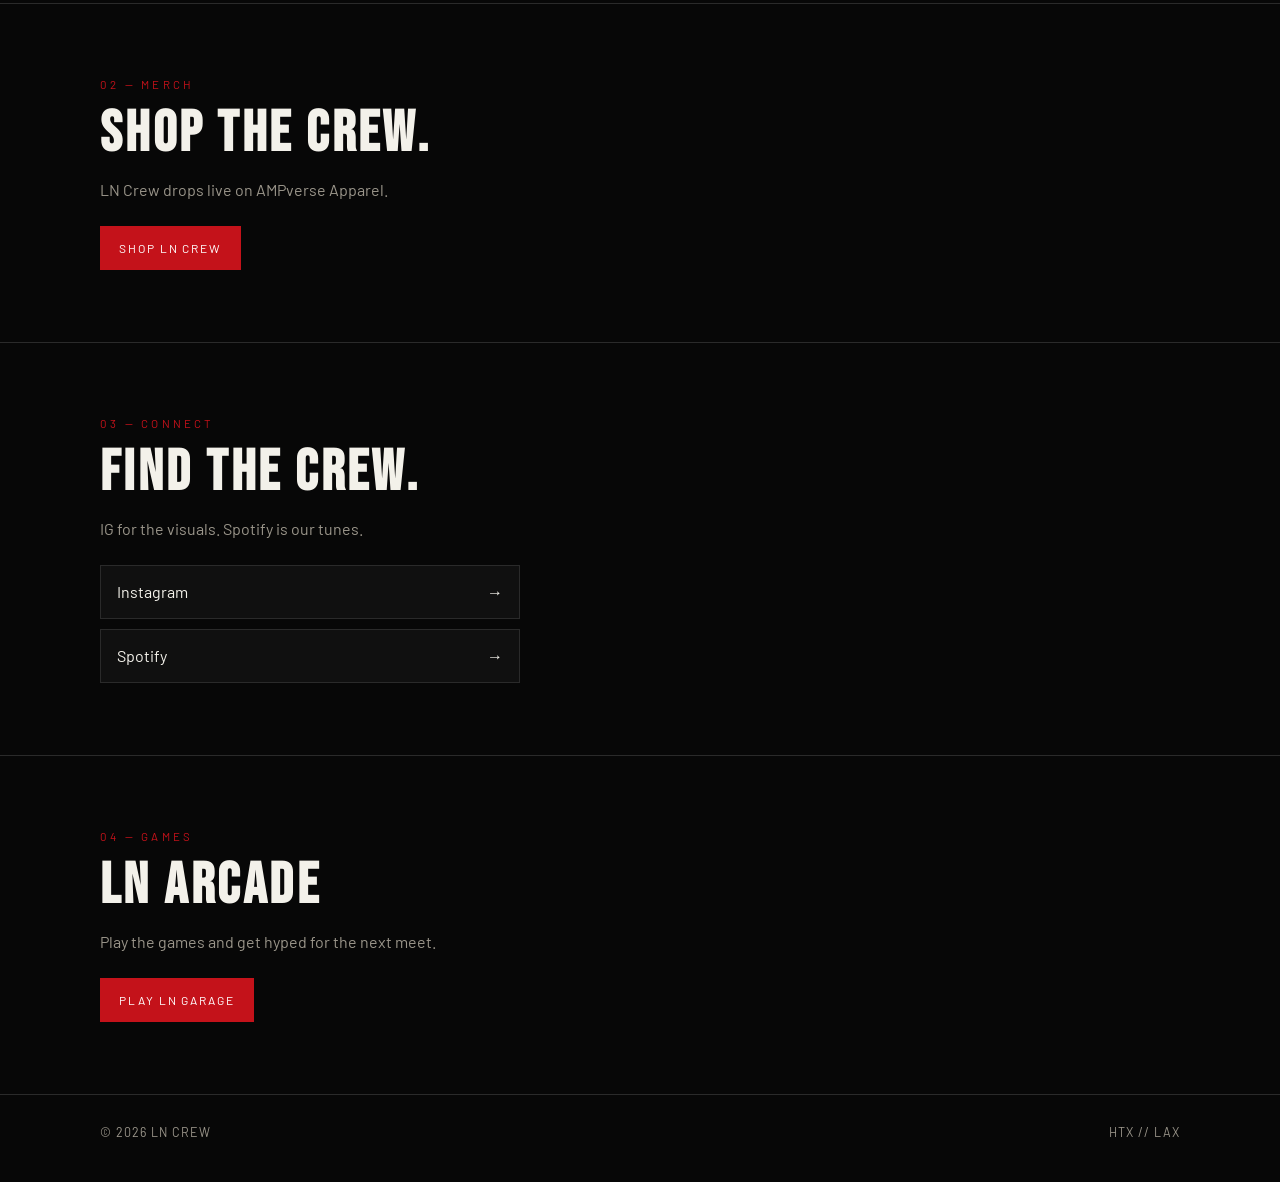
==== commit d773cedf: "Update index.html" ====
--- a/index.html
+++ b/index.html
@@ -22,6 +22,7 @@
         <a class="nav-link hide-sm" href="#about">About</a>
         <a class="nav-link" href="#merch">Merch</a>
         <a class="nav-link" href="#connect">Connect</a>
+        <a class="nav-link" href="#games">Games</a>
       </nav>
     </div>
   </header>
@@ -101,7 +102,7 @@
       </div>
     </section>
 
-    <section id="merch">
+    <section id="games">
       <div class="wrap">
         <p class="sec-label">04 — Games</p>
         <h2>LN Arcade</h2>
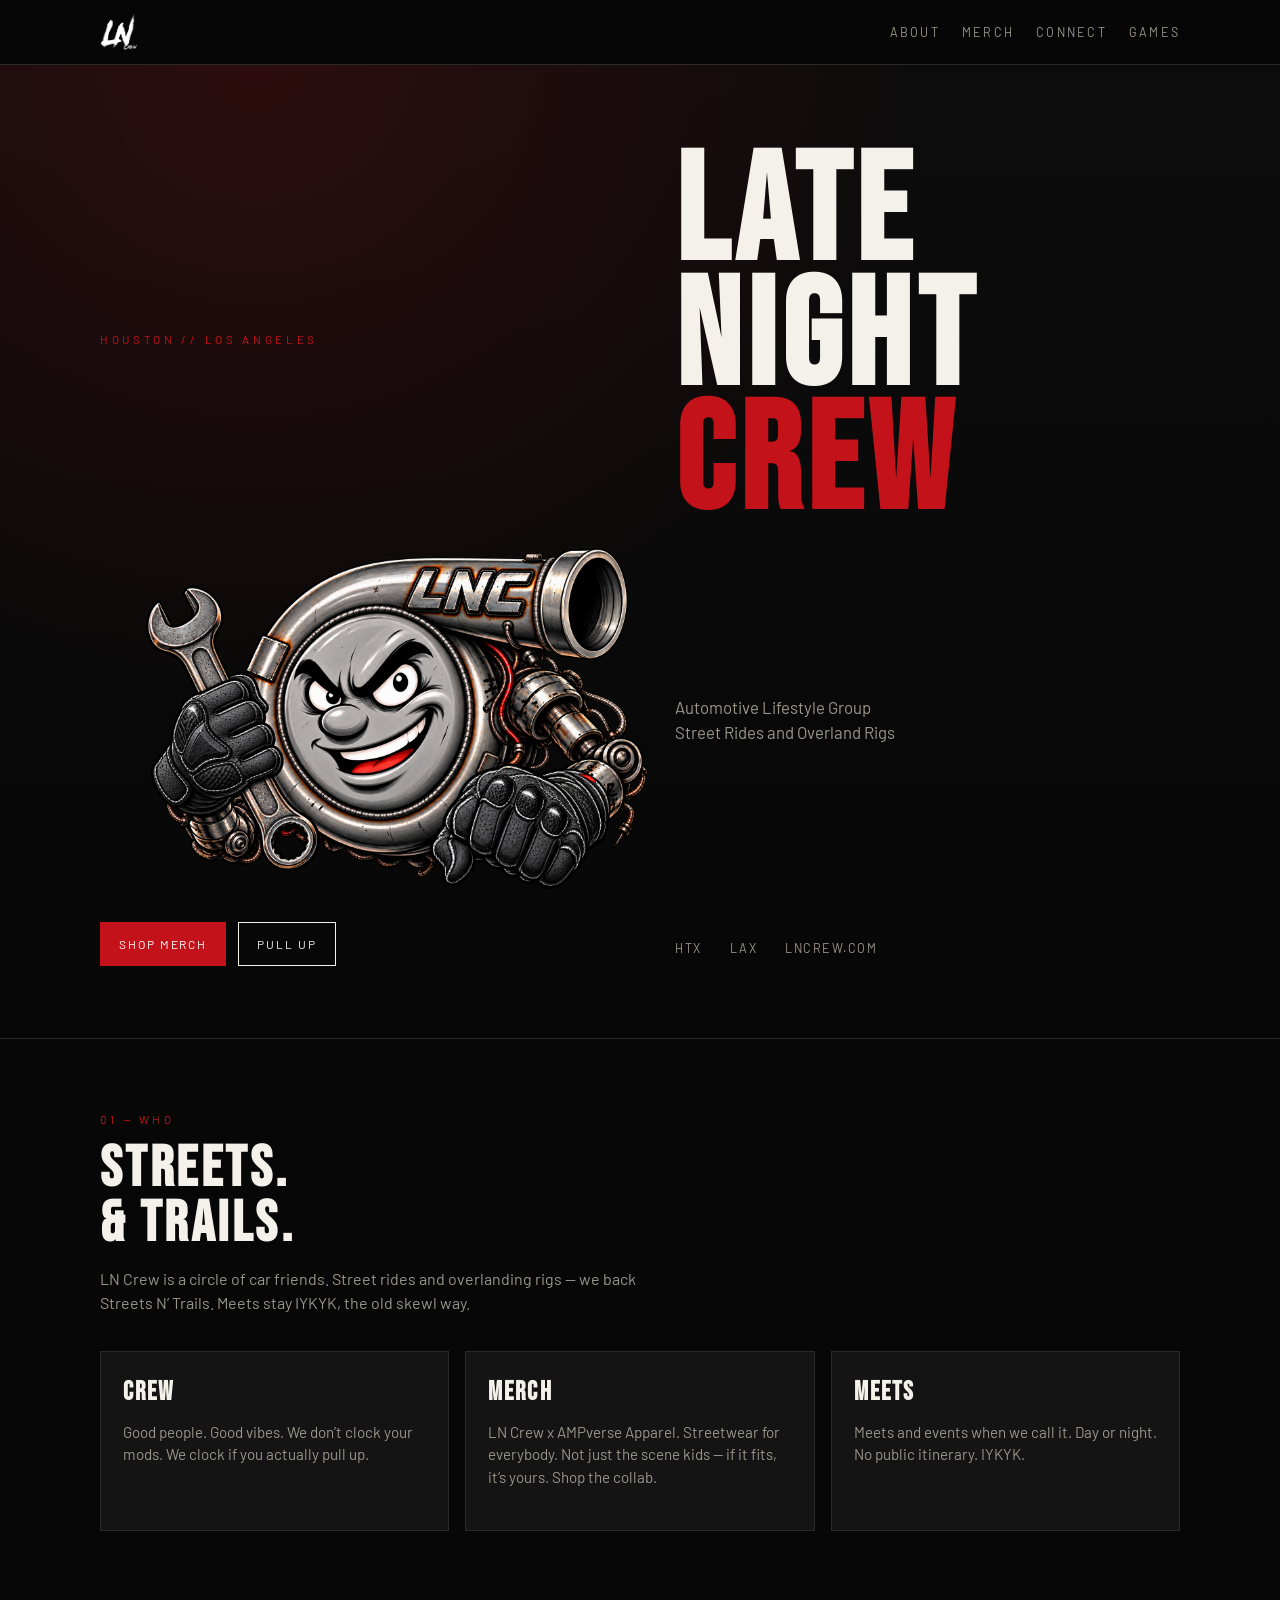
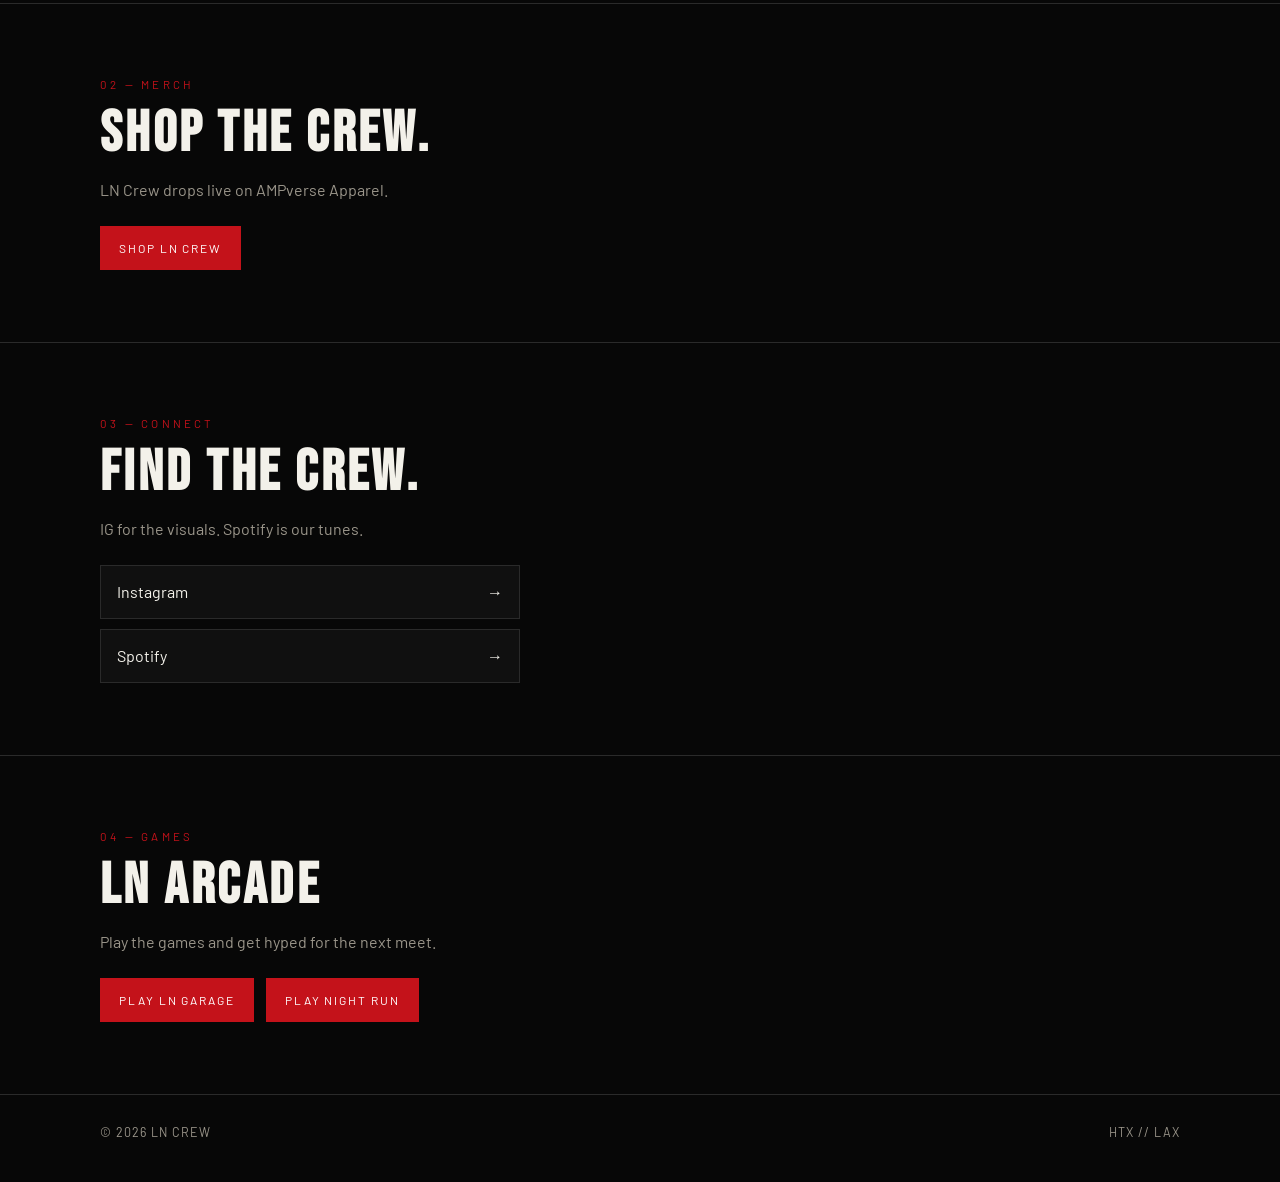
==== commit fc6f8754: "Update index.html" ====
--- a/index.html
+++ b/index.html
@@ -110,7 +110,8 @@
           Play the games and get hyped for the next meet.
         </p>
         <div class="actions" style="margin-top: 24px;">
-          <a class="btn btn-solid" href="game.html" target="_blank" rel="noopener">Play LN Garage</a>
+          <a class="btn btn-solid" href="game-garage.html" target="_blank" rel="noopener">Play LN Garage</a>
+          <a class="btn btn-solid" href="game-nightrun.html" target="_blank" rel="noopener">Play Night Run</a>
           
         </div>
       </div>
